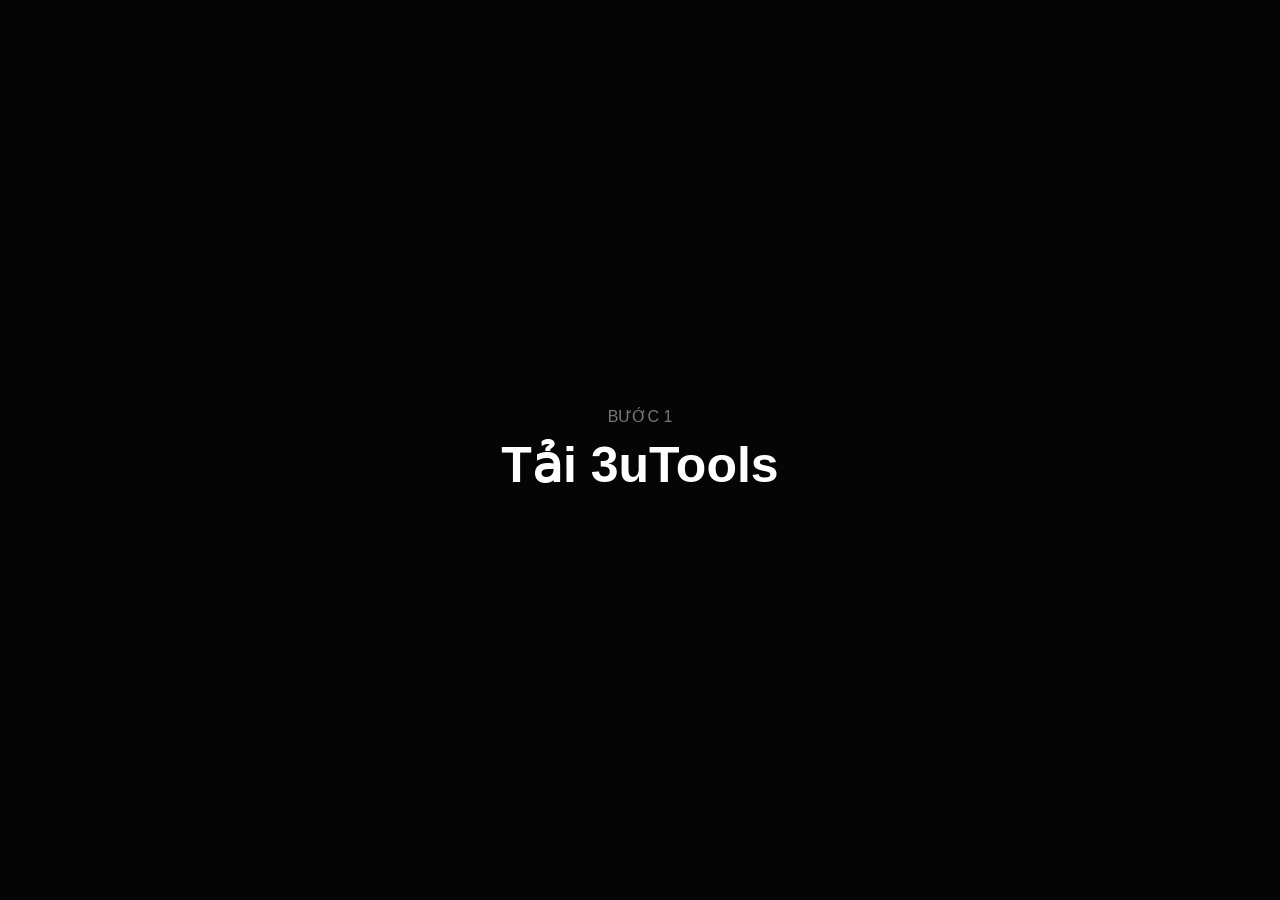
==== guide.html @ 7486c75e "Create guide.html" ====
<!DOCTYPE html>
<html lang="vi">

<head>
  <meta charset="UTF-8">

  <meta
    name="viewport"
    content="width=device-width, initial-scale=1.0"
  >

  <title>Hướng dẫn | Phước</title>

  <link rel="stylesheet" href="style.css">
</head>

<body>

  <div style="
    min-height:100vh;
    display:flex;
    align-items:center;
    justify-content:center;
    text-align:center;
  ">

    <div>

      <p style="color:#777;">
        BƯỚC 1
      </p>

      <h1 style="
        font-size:50px;
        margin-top:10px;
      ">
        Tải 3uTools
      </h1>

    </div>

  </div>

</body>

</html>
---- style.css ----
* {
  margin: 0;
  padding: 0;
  box-sizing: border-box;
}

html,
body {
  width: 100%;
  min-height: 100%;
}

body {
  font-family:
    -apple-system,
    BlinkMacSystemFont,
    "Segoe UI",
    Arial,
    sans-serif;

  background: #050505;
  color: #fff;
}


/* ==============================
   WELCOME PAGE
================================ */

.welcome-page {
  min-height: 100vh;

  background:
    radial-gradient(
      circle at 50% 25%,
      rgba(255, 205, 50, 0.08),
      transparent 30%
    ),
    #050505;
}


.welcome {
  width: 100%;
  min-height: 100vh;

  display: flex;
  align-items: center;
  justify-content: center;

  padding: 30px 20px;
}


.welcome-box {
  width: 100%;
  max-width: 720px;

  text-align: center;

  animation: welcomeShow .7s ease;
}


@keyframes welcomeShow {

  from {
    opacity: 0;
    transform: translateY(15px);
  }

  to {
    opacity: 1;
    transform: translateY(0);
  }

}


/* ICON */

.gold-icon {
  width: 80px;
  height: 80px;

  margin: 0 auto 28px;

  display: flex;
  align-items: center;
  justify-content: center;

  font-size: 34px;

  background: #111;

  border: 1px solid #292929;

  border-radius: 25px;

  box-shadow:
    0 20px 80px rgba(0, 0, 0, .7);
}


/* SMALL TITLE */

.welcome-small {
  margin-bottom: 18px;

  color: #777;

  font-size: 11px;
  font-weight: 700;

  letter-spacing: 4px;
}


/* MAIN TITLE */

.welcome h1 {
  max-width: 700px;

  margin: auto;

  font-size: clamp(
    39px,
    7vw,
    68px
  );

  line-height: 1.08;

  letter-spacing: -3px;

  font-weight: 800;
}


.welcome h1 span {
  display: block;

  margin: 5px 0;

  color: #f5c842;
}


/* WARNING */

.warning-box {
  max-width: 520px;

  margin:
    38px auto
    25px;

  padding: 17px 20px;

  display: flex;
  align-items: center;

  gap: 15px;

  text-align: left;

  background:
    rgba(255, 255, 255, .035);

  border:
    1px solid #292929;

  border-radius: 17px;
}


.warning-symbol {
  width: 38px;
  height: 38px;

  flex-shrink: 0;

  display: flex;
  align-items: center;
  justify-content: center;

  border-radius: 50%;

  background: #f5c842;

  color: #000;

  font-size: 19px;
  font-weight: 900;
}


.warning-box strong {
  font-size: 11px;

  letter-spacing: 2px;
}


.warning-box p {
  margin-top: 3px;

  color: #999;

  font-size: 14px;
}


/* START BUTTON */

.start-btn {
  width: 100%;
  max-width: 520px;

  margin: auto;

  padding: 18px 22px;

  display: flex;
  align-items: center;
  justify-content: space-between;

  background: #fff;
  color: #000;

  text-decoration: none;

  border-radius: 16px;

  font-size: 14px;
  font-weight: 850;

  transition:
    transform .2s ease,
    background .2s ease;
}


.start-btn:hover {
  transform: translateY(-2px);

  background: #f5c842;
}


.start-btn span:last-child {
  font-size: 20px;
}


/* CREDIT */

.copyright {
  margin-top: 25px;

  color: #444;

  font-size: 9px;

  letter-spacing: 2px;
}


/* MOBILE */

@media (max-width: 600px) {

  .welcome {
    padding: 25px 18px;
  }

  .gold-icon {
    width: 68px;
    height: 68px;

    font-size: 29px;

    border-radius: 21px;
  }

  .welcome h1 {
    letter-spacing: -2px;
  }

  .warning-box {
    margin-top: 30px;
  }

}
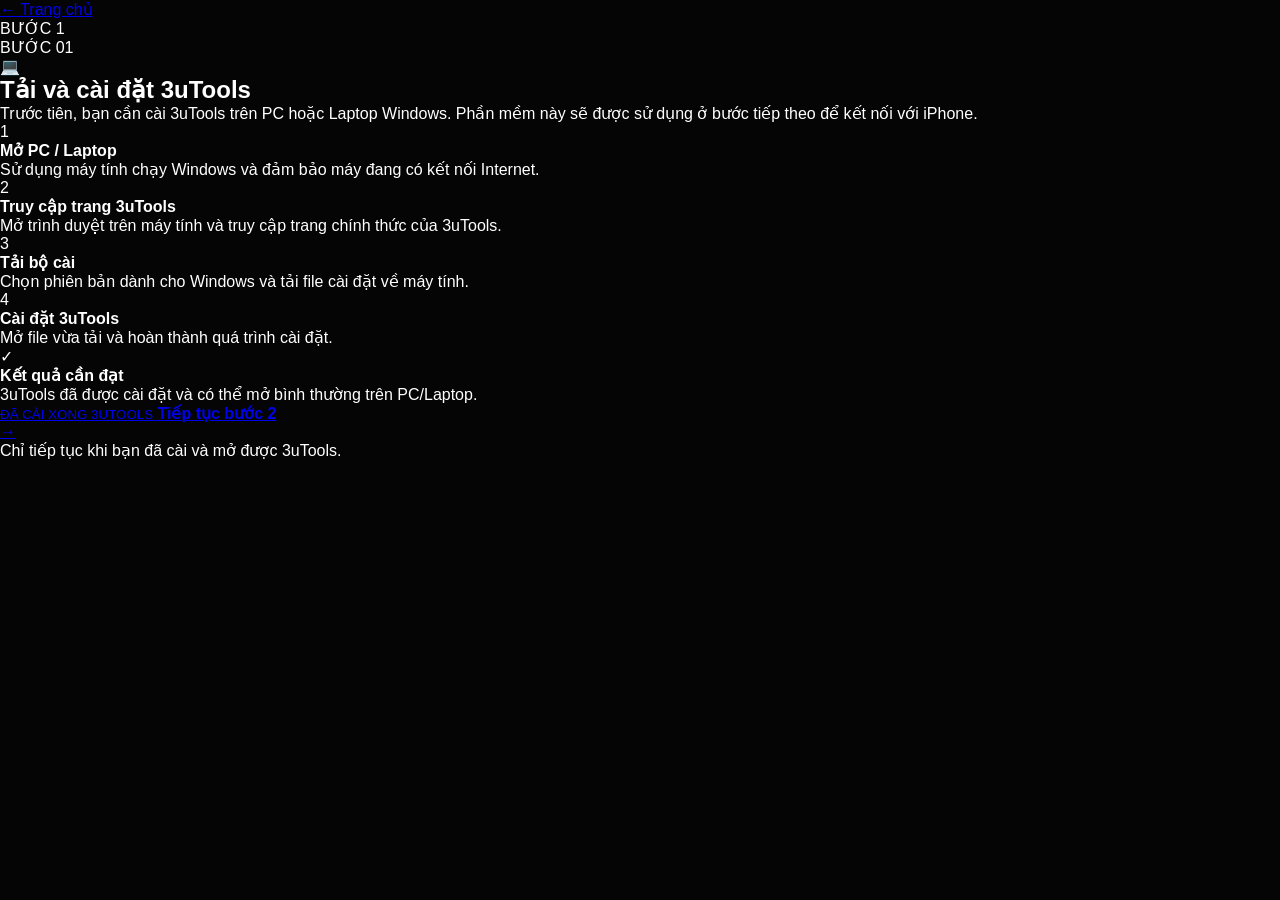
==== commit 12e54a70: "Update guide.html" ====
--- a/guide.html
+++ b/guide.html
@@ -1,46 +1,183 @@
 <!DOCTYPE html>
 <html lang="vi">
-
 <head>
   <meta charset="UTF-8">
+  <meta name="viewport" content="width=device-width, initial-scale=1.0">
+  <meta name="theme-color" content="#050505">
 
-  <meta
-    name="viewport"
-    content="width=device-width, initial-scale=1.0"
-  >
-
-  <title>Hướng dẫn | Phước</title>
+  <title>Bước 1 - Tải 3uTools | Phước</title>
 
   <link rel="stylesheet" href="style.css">
 </head>
 
-<body>
+<body class="guide-page">
 
-  <div style="
-    min-height:100vh;
-    display:flex;
-    align-items:center;
-    justify-content:center;
-    text-align:center;
-  ">
+  <main class="step-page">
 
-    <div>
+    <!-- THANH TIẾN TRÌNH -->
 
-      <p style="color:#777;">
+    <div class="step-header">
+
+      <a href="index.html" class="back-home">
+        ← Trang chủ
+      </a>
+
+      <div class="step-count">
         BƯỚC 1
-      </p>
-
-      <h1 style="
-        font-size:50px;
-        margin-top:10px;
-      ">
-        Tải 3uTools
-      </h1>
+      </div>
 
     </div>
 
-  </div>
+
+    <div class="step-progress-line">
+      <div class="step-progress-active"></div>
+    </div>
+
+
+    <!-- NỘI DUNG -->
+
+    <section class="step-main">
+
+      <div class="step-badge">
+        BƯỚC 01
+      </div>
+
+
+      <div class="step-big-icon">
+        💻
+      </div>
+
+
+      <h1>
+        Tải và cài đặt
+        <span>3uTools</span>
+      </h1>
+
+
+      <p class="step-intro">
+        Trước tiên, bạn cần cài 3uTools trên PC hoặc Laptop Windows.
+        Phần mềm này sẽ được sử dụng ở bước tiếp theo để kết nối với iPhone.
+      </p>
+
+
+      <!-- HƯỚNG DẪN NHỎ -->
+
+      <div class="mini-steps">
+
+        <div class="mini-step">
+
+          <div class="mini-number">
+            1
+          </div>
+
+          <div>
+            <strong>Mở PC / Laptop</strong>
+
+            <p>
+              Sử dụng máy tính chạy Windows và đảm bảo máy
+              đang có kết nối Internet.
+            </p>
+          </div>
+
+        </div>
+
+
+        <div class="mini-step">
+
+          <div class="mini-number">
+            2
+          </div>
+
+          <div>
+            <strong>Truy cập trang 3uTools</strong>
+
+            <p>
+              Mở trình duyệt trên máy tính và truy cập trang
+              chính thức của 3uTools.
+            </p>
+          </div>
+
+        </div>
+
+
+        <div class="mini-step">
+
+          <div class="mini-number">
+            3
+          </div>
+
+          <div>
+            <strong>Tải bộ cài</strong>
+
+            <p>
+              Chọn phiên bản dành cho Windows và tải file
+              cài đặt về máy tính.
+            </p>
+          </div>
+
+        </div>
+
+
+        <div class="mini-step">
+
+          <div class="mini-number">
+            4
+          </div>
+
+          <div>
+            <strong>Cài đặt 3uTools</strong>
+
+            <p>
+              Mở file vừa tải và hoàn thành quá trình cài đặt.
+            </p>
+          </div>
+
+        </div>
+
+      </div>
+
+
+      <!-- XÁC NHẬN -->
+
+      <div class="done-box">
+
+        <div class="done-icon">
+          ✓
+        </div>
+
+        <div>
+          <strong>Kết quả cần đạt</strong>
+
+          <p>
+            3uTools đã được cài đặt và có thể mở bình thường
+            trên PC/Laptop.
+          </p>
+        </div>
+
+      </div>
+
+
+      <!-- NÚT TIẾP -->
+
+      <a href="step2.html" class="continue-btn">
+
+        <div>
+          <small>ĐÃ CÀI XONG 3UTOOLS</small>
+          <strong>Tiếp tục bước 2</strong>
+        </div>
+
+        <span>→</span>
+
+      </a>
+
+
+      <p class="step-warning">
+        Chỉ tiếp tục khi bạn đã cài và mở được 3uTools.
+      </p>
+
+    </section>
+
+  </main>
 
 </body>
-
 </html>
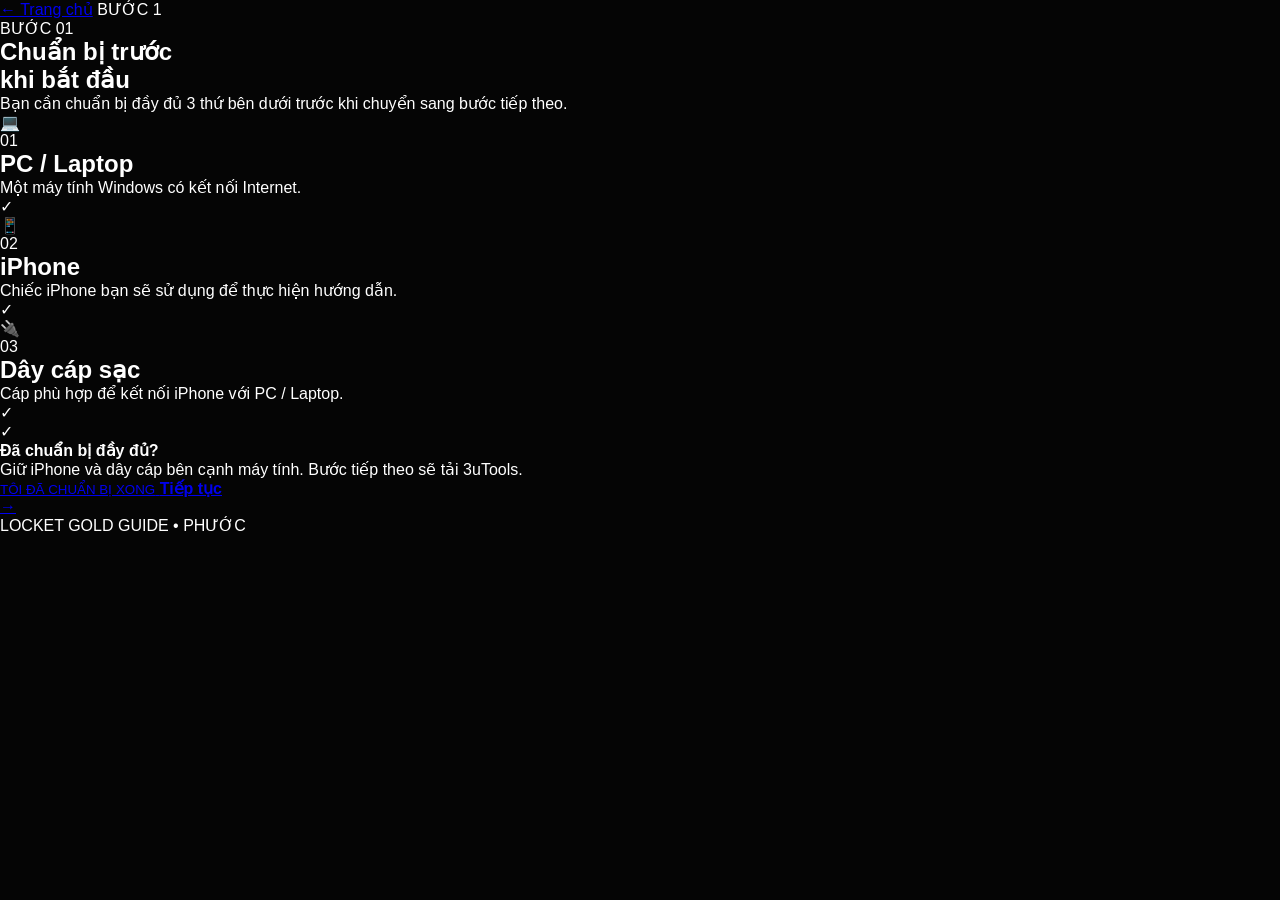
==== commit e5fd81d2: "Update guide.html" ====
--- a/guide.html
+++ b/guide.html
@@ -5,177 +5,173 @@
   <meta name="viewport" content="width=device-width, initial-scale=1.0">
   <meta name="theme-color" content="#050505">
 
-  <title>Bước 1 - Tải 3uTools | Phước</title>
+  <title>Bước 1 - Chuẩn bị | Phước</title>
 
-  <link rel="stylesheet" href="style.css">
+  <link rel="stylesheet" href="./style.css">
 </head>
 
-<body class="guide-page">
+<body class="prepare-page">
 
-  <main class="step-page">
+  <main class="prepare-container">
 
-    <!-- THANH TIẾN TRÌNH -->
+    <!-- TOP -->
 
-    <div class="step-header">
+    <div class="prepare-top">
+      <a href="./index.html">← Trang chủ</a>
+      <span>BƯỚC 1</span>
+    </div>
 
-      <a href="index.html" class="back-home">
-        ← Trang chủ
-      </a>
+    <div class="prepare-progress">
+      <div></div>
+    </div>
 
-      <div class="step-count">
-        BƯỚC 1
+
+    <!-- TITLE -->
+
+    <section class="prepare-heading">
+
+      <div class="prepare-label">
+        BƯỚC 01
+      </div>
+
+      <h1>
+        Chuẩn bị trước<br>
+        khi bắt đầu
+      </h1>
+
+      <p>
+        Bạn cần chuẩn bị đầy đủ 3 thứ bên dưới
+        trước khi chuyển sang bước tiếp theo.
+      </p>
+
+    </section>
+
+
+    <!-- ITEMS -->
+
+    <section class="prepare-items">
+
+
+      <!-- PC -->
+
+      <div class="prepare-item">
+
+        <div class="prepare-icon">
+          💻
+        </div>
+
+        <div class="prepare-text">
+
+          <span>01</span>
+
+          <h2>PC / Laptop</h2>
+
+          <p>
+            Một máy tính Windows có kết nối Internet.
+          </p>
+
+        </div>
+
+        <div class="prepare-check">
+          ✓
+        </div>
+
+      </div>
+
+
+      <!-- IPHONE -->
+
+      <div class="prepare-item">
+
+        <div class="prepare-icon">
+          📱
+        </div>
+
+        <div class="prepare-text">
+
+          <span>02</span>
+
+          <h2>iPhone</h2>
+
+          <p>
+            Chiếc iPhone bạn sẽ sử dụng để thực hiện hướng dẫn.
+          </p>
+
+        </div>
+
+        <div class="prepare-check">
+          ✓
+        </div>
+
+      </div>
+
+
+      <!-- CABLE -->
+
+      <div class="prepare-item">
+
+        <div class="prepare-icon">
+          🔌
+        </div>
+
+        <div class="prepare-text">
+
+          <span>03</span>
+
+          <h2>Dây cáp sạc</h2>
+
+          <p>
+            Cáp phù hợp để kết nối iPhone với PC / Laptop.
+          </p>
+
+        </div>
+
+        <div class="prepare-check">
+          ✓
+        </div>
+
+      </div>
+
+    </section>
+
+
+    <!-- READY -->
+
+    <div class="ready-box">
+
+      <div class="ready-icon">
+        ✓
+      </div>
+
+      <div>
+        <strong>Đã chuẩn bị đầy đủ?</strong>
+
+        <p>
+          Giữ iPhone và dây cáp bên cạnh máy tính.
+          Bước tiếp theo sẽ tải 3uTools.
+        </p>
       </div>
 
     </div>
 
 
-    <div class="step-progress-line">
-      <div class="step-progress-active"></div>
-    </div>
+    <!-- NEXT -->
+
+    <a href="./step2.html" class="prepare-next">
+
+      <div>
+        <small>TÔI ĐÃ CHUẨN BỊ XONG</small>
+        <strong>Tiếp tục</strong>
+      </div>
+
+      <span>→</span>
+
+    </a>
 
 
-    <!-- NỘI DUNG -->
-
-    <section class="step-main">
-
-      <div class="step-badge">
-        BƯỚC 01
-      </div>
-
-
-      <div class="step-big-icon">
-        💻
-      </div>
-
-
-      <h1>
-        Tải và cài đặt
-        <span>3uTools</span>
-      </h1>
-
-
-      <p class="step-intro">
-        Trước tiên, bạn cần cài 3uTools trên PC hoặc Laptop Windows.
-        Phần mềm này sẽ được sử dụng ở bước tiếp theo để kết nối với iPhone.
-      </p>
-
-
-      <!-- HƯỚNG DẪN NHỎ -->
-
-      <div class="mini-steps">
-
-        <div class="mini-step">
-
-          <div class="mini-number">
-            1
-          </div>
-
-          <div>
-            <strong>Mở PC / Laptop</strong>
-
-            <p>
-              Sử dụng máy tính chạy Windows và đảm bảo máy
-              đang có kết nối Internet.
-            </p>
-          </div>
-
-        </div>
-
-
-        <div class="mini-step">
-
-          <div class="mini-number">
-            2
-          </div>
-
-          <div>
-            <strong>Truy cập trang 3uTools</strong>
-
-            <p>
-              Mở trình duyệt trên máy tính và truy cập trang
-              chính thức của 3uTools.
-            </p>
-          </div>
-
-        </div>
-
-
-        <div class="mini-step">
-
-          <div class="mini-number">
-            3
-          </div>
-
-          <div>
-            <strong>Tải bộ cài</strong>
-
-            <p>
-              Chọn phiên bản dành cho Windows và tải file
-              cài đặt về máy tính.
-            </p>
-          </div>
-
-        </div>
-
-
-        <div class="mini-step">
-
-          <div class="mini-number">
-            4
-          </div>
-
-          <div>
-            <strong>Cài đặt 3uTools</strong>
-
-            <p>
-              Mở file vừa tải và hoàn thành quá trình cài đặt.
-            </p>
-          </div>
-
-        </div>
-
-      </div>
-
-
-      <!-- XÁC NHẬN -->
-
-      <div class="done-box">
-
-        <div class="done-icon">
-          ✓
-        </div>
-
-        <div>
-          <strong>Kết quả cần đạt</strong>
-
-          <p>
-            3uTools đã được cài đặt và có thể mở bình thường
-            trên PC/Laptop.
-          </p>
-        </div>
-
-      </div>
-
-
-      <!-- NÚT TIẾP -->
-
-      <a href="step2.html" class="continue-btn">
-
-        <div>
-          <small>ĐÃ CÀI XONG 3UTOOLS</small>
-          <strong>Tiếp tục bước 2</strong>
-        </div>
-
-        <span>→</span>
-
-      </a>
-
-
-      <p class="step-warning">
-        Chỉ tiếp tục khi bạn đã cài và mở được 3uTools.
-      </p>
-
-    </section>
+    <p class="prepare-bottom">
+      LOCKET GOLD GUIDE • PHƯỚC
+    </p>
 
   </main>
 
--- a/style.css
+++ b/style.css
@@ -292,3 +292,383 @@
   }
 
 }
+
+/* =====================================
+   GUIDE - STEP 1
+===================================== */
+
+.guide-page {
+  min-height: 100vh;
+
+  background:
+    radial-gradient(
+      circle at 50% 0%,
+      rgba(255, 200, 40, .06),
+      transparent 30%
+    ),
+    #050505;
+}
+
+
+.step-page {
+  width: 100%;
+  max-width: 720px;
+
+  margin: auto;
+
+  padding: 30px 20px 70px;
+}
+
+
+/* HEADER */
+
+.step-header {
+  display: flex;
+  align-items: center;
+  justify-content: space-between;
+
+  margin-bottom: 18px;
+}
+
+
+.back-home {
+  color: #777;
+
+  text-decoration: none;
+
+  font-size: 12px;
+
+  transition: .2s;
+}
+
+
+.back-home:hover {
+  color: white;
+}
+
+
+.step-count {
+  color: #666;
+
+  font-size: 10px;
+
+  font-weight: 700;
+
+  letter-spacing: 2px;
+}
+
+
+/* PROGRESS */
+
+.step-progress-line {
+  width: 100%;
+  height: 3px;
+
+  background: #191919;
+
+  border-radius: 10px;
+
+  overflow: hidden;
+}
+
+
+.step-progress-active {
+  width: 20%;
+  height: 100%;
+
+  background: #f5c842;
+
+  border-radius: 10px;
+}
+
+
+/* MAIN */
+
+.step-main {
+  padding-top: 70px;
+}
+
+
+.step-badge {
+  display: inline-block;
+
+  padding: 7px 11px;
+
+  margin-bottom: 25px;
+
+  border: 1px solid #292929;
+
+  border-radius: 20px;
+
+  color: #777;
+
+  font-size: 9px;
+
+  font-weight: 700;
+
+  letter-spacing: 2px;
+}
+
+
+.step-big-icon {
+  width: 70px;
+  height: 70px;
+
+  display: flex;
+  align-items: center;
+  justify-content: center;
+
+  margin-bottom: 25px;
+
+  background: #111;
+
+  border: 1px solid #292929;
+
+  border-radius: 22px;
+
+  font-size: 31px;
+}
+
+
+.step-main h1 {
+  max-width: 650px;
+
+  font-size: clamp(
+    42px,
+    8vw,
+    65px
+  );
+
+  line-height: 1;
+
+  letter-spacing: -3px;
+}
+
+
+.step-main h1 span {
+  color: #f5c842;
+}
+
+
+.step-intro {
+  max-width: 570px;
+
+  margin-top: 22px;
+
+  color: #888;
+
+  font-size: 15px;
+
+  line-height: 1.7;
+}
+
+
+/* MINI STEPS */
+
+.mini-steps {
+  margin-top: 45px;
+
+  border-top: 1px solid #202020;
+}
+
+
+.mini-step {
+  display: grid;
+
+  grid-template-columns: 42px 1fr;
+
+  gap: 16px;
+
+  padding: 22px 0;
+
+  border-bottom: 1px solid #202020;
+}
+
+
+.mini-number {
+  width: 34px;
+  height: 34px;
+
+  display: flex;
+  align-items: center;
+  justify-content: center;
+
+  border-radius: 50%;
+
+  background: #151515;
+
+  border: 1px solid #292929;
+
+  color: #aaa;
+
+  font-size: 12px;
+
+  font-weight: 700;
+}
+
+
+.mini-step strong {
+  font-size: 15px;
+}
+
+
+.mini-step p {
+  max-width: 520px;
+
+  margin-top: 5px;
+
+  color: #777;
+
+  font-size: 13px;
+
+  line-height: 1.6;
+}
+
+
+/* DONE */
+
+.done-box {
+  display: flex;
+
+  gap: 15px;
+
+  margin-top: 35px;
+
+  padding: 19px;
+
+  background:
+    rgba(245, 200, 66, .05);
+
+  border:
+    1px solid rgba(245, 200, 66, .18);
+
+  border-radius: 17px;
+}
+
+
+.done-icon {
+  width: 38px;
+  height: 38px;
+
+  flex-shrink: 0;
+
+  display: flex;
+  align-items: center;
+  justify-content: center;
+
+  background: #f5c842;
+
+  color: #000;
+
+  border-radius: 50%;
+
+  font-weight: 900;
+}
+
+
+.done-box strong {
+  font-size: 13px;
+}
+
+
+.done-box p {
+  margin-top: 3px;
+
+  color: #888;
+
+  font-size: 13px;
+
+  line-height: 1.5;
+}
+
+
+/* CONTINUE */
+
+.continue-btn {
+  width: 100%;
+
+  margin-top: 25px;
+
+  padding: 18px 20px;
+
+  display: flex;
+  align-items: center;
+  justify-content: space-between;
+
+  background: white;
+
+  color: black;
+
+  border-radius: 16px;
+
+  text-decoration: none;
+
+  transition: .2s;
+}
+
+
+.continue-btn:hover {
+  background: #f5c842;
+
+  transform: translateY(-2px);
+}
+
+
+.continue-btn small,
+.continue-btn strong {
+  display: block;
+}
+
+
+.continue-btn small {
+  margin-bottom: 2px;
+
+  opacity: .55;
+
+  font-size: 8px;
+
+  letter-spacing: 1.5px;
+}
+
+
+.continue-btn strong {
+  font-size: 15px;
+}
+
+
+.continue-btn > span {
+  font-size: 23px;
+}
+
+
+.step-warning {
+  margin-top: 15px;
+
+  text-align: center;
+
+  color: #555;
+
+  font-size: 11px;
+}
+
+
+/* MOBILE */
+
+@media (max-width: 600px) {
+
+  .step-page {
+    padding:
+      22px
+      18px
+      50px;
+  }
+
+  .step-main {
+    padding-top: 50px;
+  }
+
+  .step-main h1 {
+    letter-spacing: -2px;
+  }
+
+}
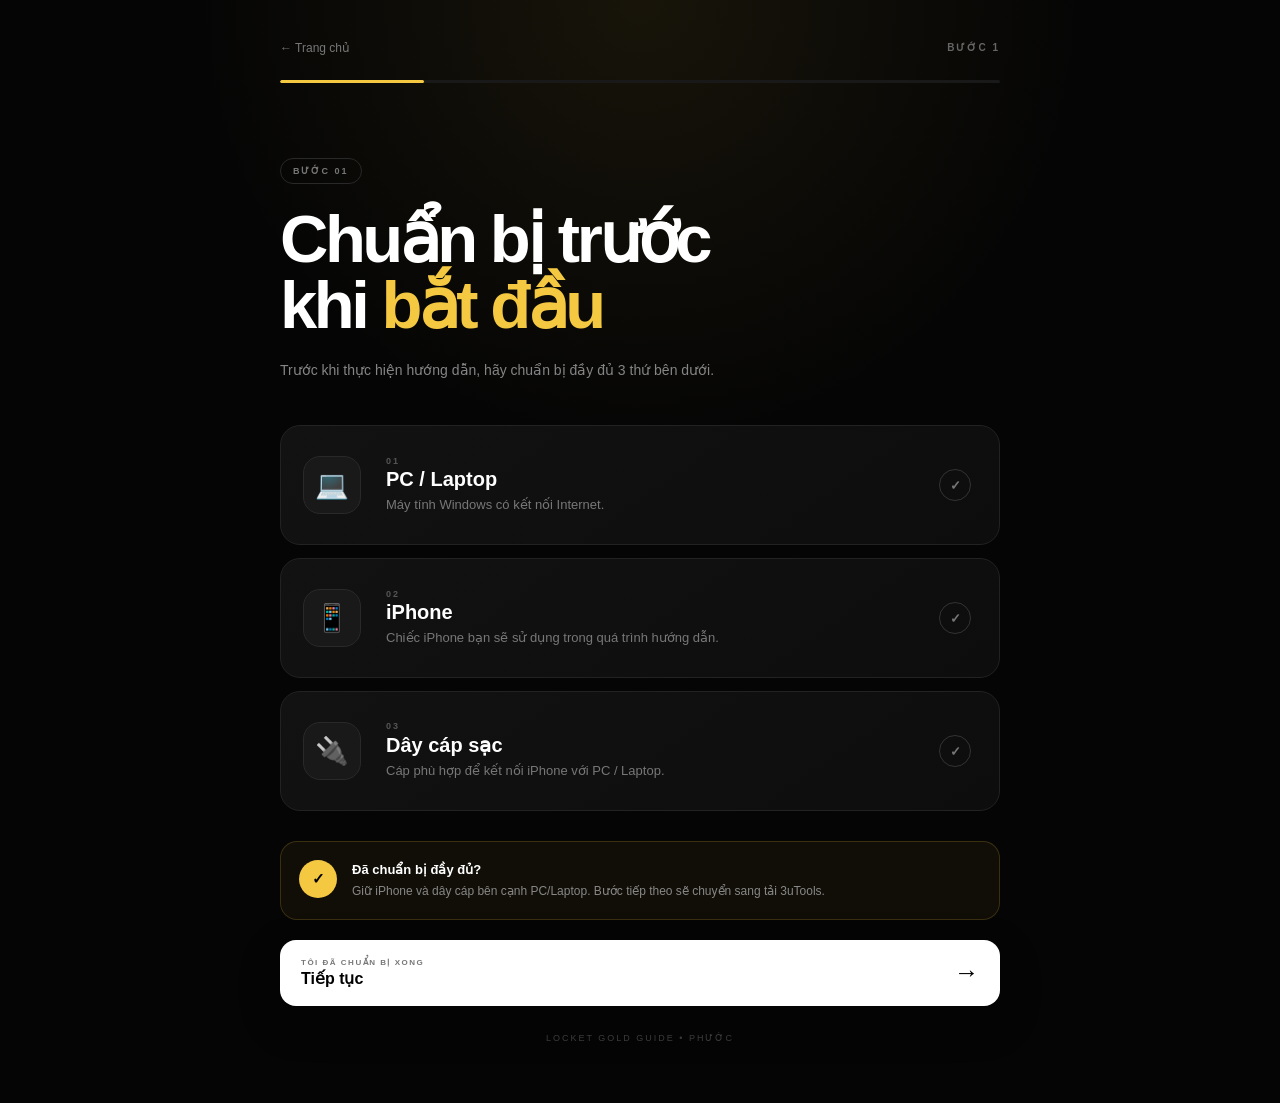
==== commit 06392799: "Update guide.html" ====
--- a/guide.html
+++ b/guide.html
@@ -1,179 +1,950 @@
 <!DOCTYPE html>
 <html lang="vi">
+
 <head>
   <meta charset="UTF-8">
-  <meta name="viewport" content="width=device-width, initial-scale=1.0">
+
+  <meta
+    name="viewport"
+    content="width=device-width, initial-scale=1.0"
+  >
+
   <meta name="theme-color" content="#050505">
 
   <title>Bước 1 - Chuẩn bị | Phước</title>
 
-  <link rel="stylesheet" href="./style.css">
+
+  <style>
+
+    /* ==============================
+       RESET
+    ============================== */
+
+    * {
+      margin: 0;
+      padding: 0;
+      box-sizing: border-box;
+    }
+
+    html,
+    body {
+      width: 100%;
+      min-height: 100%;
+    }
+
+    body {
+      font-family:
+        -apple-system,
+        BlinkMacSystemFont,
+        "Segoe UI",
+        Arial,
+        sans-serif;
+
+      background: #050505;
+      color: #fff;
+
+      -webkit-font-smoothing: antialiased;
+    }
+
+
+    /* ==============================
+       PAGE
+    ============================== */
+
+    .prepare-page {
+      min-height: 100vh;
+
+      background:
+        radial-gradient(
+          circle at 50% 0%,
+          rgba(245, 200, 66, 0.08),
+          transparent 35%
+        ),
+        #050505;
+    }
+
+
+    .prepare-container {
+      width: 100%;
+      max-width: 760px;
+
+      margin: 0 auto;
+
+      padding:
+        30px
+        20px
+        60px;
+    }
+
+
+    /* ==============================
+       HEADER
+    ============================== */
+
+    .prepare-top {
+      display: flex;
+
+      align-items: center;
+      justify-content: space-between;
+
+      min-height: 35px;
+    }
+
+
+    .prepare-top a {
+      display: inline-flex;
+
+      align-items: center;
+
+      color: #777;
+
+      font-size: 12px;
+
+      text-decoration: none;
+
+      transition: color .2s ease;
+    }
+
+
+    .prepare-top a:hover {
+      color: #fff;
+    }
+
+
+    .prepare-top span {
+      color: #666;
+
+      font-size: 10px;
+
+      font-weight: 700;
+
+      letter-spacing: 2px;
+    }
+
+
+    /* ==============================
+       PROGRESS
+    ============================== */
+
+    .prepare-progress {
+      width: 100%;
+      height: 3px;
+
+      margin-top: 15px;
+
+      overflow: hidden;
+
+      background: #191919;
+
+      border-radius: 50px;
+    }
+
+
+    .prepare-progress div {
+      width: 20%;
+      height: 100%;
+
+      background: #f5c842;
+
+      border-radius: 50px;
+    }
+
+
+    /* ==============================
+       TITLE
+    ============================== */
+
+    .prepare-heading {
+      padding:
+        75px
+        0
+        42px;
+    }
+
+
+    .prepare-label {
+      display: inline-flex;
+
+      align-items: center;
+
+      margin-bottom: 22px;
+
+      padding:
+        7px
+        12px;
+
+      border:
+        1px solid #292929;
+
+      border-radius: 50px;
+
+      color: #777;
+
+      font-size: 9px;
+
+      font-weight: 700;
+
+      letter-spacing: 2px;
+    }
+
+
+    .prepare-heading h1 {
+      max-width: 620px;
+
+      font-size:
+        clamp(
+          44px,
+          8vw,
+          67px
+        );
+
+      line-height: .98;
+
+      letter-spacing: -3.5px;
+
+      font-weight: 800;
+    }
+
+
+    .prepare-heading h1 span {
+      color: #f5c842;
+    }
+
+
+    .prepare-heading p {
+      max-width: 520px;
+
+      margin-top: 22px;
+
+      color: #858585;
+
+      font-size: 14px;
+
+      line-height: 1.7;
+    }
+
+
+    /* ==============================
+       PREPARE LIST
+    ============================== */
+
+    .prepare-items {
+      display: grid;
+
+      gap: 13px;
+    }
+
+
+    .prepare-item {
+      position: relative;
+
+      width: 100%;
+
+      min-height: 120px;
+
+      display: grid;
+
+      grid-template-columns:
+        65px
+        1fr
+        38px;
+
+      align-items: center;
+
+      gap: 18px;
+
+      padding: 22px;
+
+      overflow: hidden;
+
+      background:
+        linear-gradient(
+          145deg,
+          #121212,
+          #0d0d0d
+        );
+
+      border:
+        1px solid #222;
+
+      border-radius: 20px;
+
+      transition:
+        transform .2s ease,
+        border-color .2s ease;
+    }
+
+
+    .prepare-item:hover {
+      transform:
+        translateY(-2px);
+
+      border-color: #383838;
+    }
+
+
+    /* ICON */
+
+    .prepare-icon {
+      width: 58px;
+      height: 58px;
+
+      display: flex;
+
+      align-items: center;
+      justify-content: center;
+
+      background: #191919;
+
+      border:
+        1px solid #292929;
+
+      border-radius: 17px;
+
+      font-size: 27px;
+    }
+
+
+    /* TEXT */
+
+    .prepare-text > span {
+      display: block;
+
+      margin-bottom: 2px;
+
+      color: #555;
+
+      font-size: 9px;
+
+      font-weight: 700;
+
+      letter-spacing: 2px;
+    }
+
+
+    .prepare-text h2 {
+      color: #fff;
+
+      font-size: 20px;
+
+      font-weight: 750;
+    }
+
+
+    .prepare-text p {
+      margin-top: 4px;
+
+      color: #777;
+
+      font-size: 13px;
+
+      line-height: 1.5;
+    }
+
+
+    /* CHECK */
+
+    .prepare-check {
+      width: 32px;
+      height: 32px;
+
+      display: flex;
+
+      align-items: center;
+      justify-content: center;
+
+      border:
+        1px solid #333;
+
+      border-radius: 50%;
+
+      color: #777;
+
+      font-size: 13px;
+
+      font-weight: 800;
+    }
+
+
+    /* ==============================
+       READY BOX
+    ============================== */
+
+    .ready-box {
+      display: flex;
+
+      align-items: flex-start;
+
+      gap: 15px;
+
+      margin-top: 30px;
+
+      padding: 18px;
+
+      background:
+        rgba(
+          245,
+          200,
+          66,
+          .05
+        );
+
+      border:
+        1px solid
+        rgba(
+          245,
+          200,
+          66,
+          .18
+        );
+
+      border-radius: 17px;
+    }
+
+
+    .ready-icon {
+      width: 38px;
+      height: 38px;
+
+      flex-shrink: 0;
+
+      display: flex;
+
+      align-items: center;
+      justify-content: center;
+
+      background: #f5c842;
+
+      color: #000;
+
+      border-radius: 50%;
+
+      font-size: 15px;
+
+      font-weight: 900;
+    }
+
+
+    .ready-box strong {
+      color: #fff;
+
+      font-size: 13px;
+    }
+
+
+    .ready-box p {
+      margin-top: 4px;
+
+      color: #888;
+
+      font-size: 12px;
+
+      line-height: 1.55;
+    }
+
+
+    /* ==============================
+       NEXT BUTTON
+    ============================== */
+
+    .prepare-next {
+      width: 100%;
+
+      display: flex;
+
+      align-items: center;
+      justify-content: space-between;
+
+      margin-top: 20px;
+
+      padding:
+        18px
+        21px;
+
+      background: #fff;
+
+      color: #000;
+
+      border-radius: 16px;
+
+      text-decoration: none;
+
+      box-shadow:
+        0 15px 40px
+        rgba(
+          0,
+          0,
+          0,
+          .25
+        );
+
+      transition:
+        background .2s ease,
+        transform .2s ease;
+    }
+
+
+    .prepare-next:hover {
+      background: #f5c842;
+
+      transform:
+        translateY(-2px);
+    }
+
+
+    .prepare-next small,
+    .prepare-next strong {
+      display: block;
+    }
+
+
+    .prepare-next small {
+      margin-bottom: 2px;
+
+      color: #777;
+
+      font-size: 8px;
+
+      font-weight: 700;
+
+      letter-spacing: 1.5px;
+    }
+
+
+    .prepare-next strong {
+      color: #000;
+
+      font-size: 16px;
+
+      font-weight: 800;
+    }
+
+
+    .prepare-next > span {
+      color: #000;
+
+      font-size: 25px;
+
+      font-weight: 700;
+    }
+
+
+    /* ==============================
+       FOOTER
+    ============================== */
+
+    .prepare-bottom {
+      margin-top: 27px;
+
+      text-align: center;
+
+      color: #3f3f3f;
+
+      font-size: 9px;
+
+      letter-spacing: 2px;
+    }
+
+
+    /* ==============================
+       ANIMATION
+    ============================== */
+
+    .prepare-heading,
+    .prepare-items,
+    .ready-box,
+    .prepare-next {
+
+      animation:
+        showContent
+        .55s
+        ease
+        both;
+    }
+
+
+    .prepare-items {
+      animation-delay: .05s;
+    }
+
+
+    .ready-box {
+      animation-delay: .1s;
+    }
+
+
+    .prepare-next {
+      animation-delay: .15s;
+    }
+
+
+    @keyframes showContent {
+
+      from {
+        opacity: 0;
+
+        transform:
+          translateY(10px);
+      }
+
+      to {
+        opacity: 1;
+
+        transform:
+          translateY(0);
+      }
+
+    }
+
+
+    /* ==============================
+       MOBILE
+    ============================== */
+
+    @media (max-width: 600px) {
+
+      .prepare-container {
+        padding:
+          22px
+          17px
+          45px;
+      }
+
+
+      .prepare-heading {
+        padding:
+          55px
+          0
+          32px;
+      }
+
+
+      .prepare-heading h1 {
+        font-size: 45px;
+
+        letter-spacing: -2.5px;
+      }
+
+
+      .prepare-heading p {
+        font-size: 13px;
+      }
+
+
+      .prepare-item {
+        min-height: 105px;
+
+        grid-template-columns:
+          52px
+          1fr
+          28px;
+
+        gap: 13px;
+
+        padding: 17px;
+      }
+
+
+      .prepare-icon {
+        width: 50px;
+        height: 50px;
+
+        border-radius: 15px;
+
+        font-size: 23px;
+      }
+
+
+      .prepare-text h2 {
+        font-size: 17px;
+      }
+
+
+      .prepare-text p {
+        font-size: 12px;
+      }
+
+
+      .prepare-check {
+        width: 27px;
+        height: 27px;
+
+        font-size: 11px;
+      }
+
+
+      .ready-box {
+        padding: 16px;
+      }
+
+
+      .prepare-next {
+        padding:
+          17px
+          18px;
+      }
+
+    }
+
+  </style>
+
 </head>
 
+
 <body class="prepare-page">
 
+
   <main class="prepare-container">
 
-    <!-- TOP -->
-
-    <div class="prepare-top">
-      <a href="./index.html">← Trang chủ</a>
-      <span>BƯỚC 1</span>
+
+    <!-- ==========================
+         TOP
+    =========================== -->
+
+    <header class="prepare-top">
+
+      <a href="./index.html">
+        ← Trang chủ
+      </a>
+
+      <span>
+        BƯỚC 1
+      </span>
+
+    </header>
+
+
+    <div class="prepare-progress">
+
+      <div></div>
+
     </div>
 
-    <div class="prepare-progress">
-      <div></div>
-    </div>
-
-
-    <!-- TITLE -->
+
+
+    <!-- ==========================
+         HEADING
+    =========================== -->
 
     <section class="prepare-heading">
+
 
       <div class="prepare-label">
         BƯỚC 01
       </div>
 
+
       <h1>
         Chuẩn bị trước<br>
-        khi bắt đầu
+        khi <span>bắt đầu</span>
       </h1>
 
+
       <p>
-        Bạn cần chuẩn bị đầy đủ 3 thứ bên dưới
-        trước khi chuyển sang bước tiếp theo.
+        Trước khi thực hiện hướng dẫn,
+        hãy chuẩn bị đầy đủ 3 thứ bên dưới.
       </p>
 
+
     </section>
 
 
-    <!-- ITEMS -->
+
+    <!-- ==========================
+         ITEMS
+    =========================== -->
 
     <section class="prepare-items">
 
 
-      <!-- PC -->
-
-      <div class="prepare-item">
+      <!-- PC / LAPTOP -->
+
+      <article class="prepare-item">
+
 
         <div class="prepare-icon">
           💻
         </div>
 
+
         <div class="prepare-text">
 
-          <span>01</span>
-
-          <h2>PC / Laptop</h2>
+          <span>
+            01
+          </span>
+
+          <h2>
+            PC / Laptop
+          </h2>
 
           <p>
-            Một máy tính Windows có kết nối Internet.
+            Máy tính Windows có kết nối Internet.
           </p>
 
         </div>
+
 
         <div class="prepare-check">
           ✓
         </div>
 
-      </div>
+
+      </article>
+
 
 
       <!-- IPHONE -->
 
-      <div class="prepare-item">
+      <article class="prepare-item">
+
 
         <div class="prepare-icon">
           📱
         </div>
 
+
         <div class="prepare-text">
 
-          <span>02</span>
-
-          <h2>iPhone</h2>
+          <span>
+            02
+          </span>
+
+          <h2>
+            iPhone
+          </h2>
 
           <p>
-            Chiếc iPhone bạn sẽ sử dụng để thực hiện hướng dẫn.
+            Chiếc iPhone bạn sẽ sử dụng
+            trong quá trình hướng dẫn.
           </p>
 
         </div>
+
 
         <div class="prepare-check">
           ✓
         </div>
 
-      </div>
+
+      </article>
+
 
 
       <!-- CABLE -->
 
-      <div class="prepare-item">
+      <article class="prepare-item">
+
 
         <div class="prepare-icon">
           🔌
         </div>
 
+
         <div class="prepare-text">
 
-          <span>03</span>
-
-          <h2>Dây cáp sạc</h2>
+          <span>
+            03
+          </span>
+
+          <h2>
+            Dây cáp sạc
+          </h2>
 
           <p>
-            Cáp phù hợp để kết nối iPhone với PC / Laptop.
+            Cáp phù hợp để kết nối
+            iPhone với PC / Laptop.
           </p>
 
         </div>
+
 
         <div class="prepare-check">
           ✓
         </div>
 
-      </div>
+
+      </article>
+
 
     </section>
 
 
-    <!-- READY -->
-
-    <div class="ready-box">
+
+    <!-- ==========================
+         READY
+    =========================== -->
+
+    <section class="ready-box">
+
 
       <div class="ready-icon">
         ✓
       </div>
 
+
       <div>
-        <strong>Đã chuẩn bị đầy đủ?</strong>
+
+        <strong>
+          Đã chuẩn bị đầy đủ?
+        </strong>
 
         <p>
-          Giữ iPhone và dây cáp bên cạnh máy tính.
-          Bước tiếp theo sẽ tải 3uTools.
+          Giữ iPhone và dây cáp bên cạnh
+          PC/Laptop. Bước tiếp theo sẽ
+          chuyển sang tải 3uTools.
         </p>
+
       </div>
 
-    </div>
-
-
-    <!-- NEXT -->
-
-    <a href="./step2.html" class="prepare-next">
+
+    </section>
+
+
+
+    <!-- ==========================
+         NEXT
+    =========================== -->
+
+    <a
+      href="./step2.html"
+      class="prepare-next"
+    >
+
 
       <div>
-        <small>TÔI ĐÃ CHUẨN BỊ XONG</small>
-        <strong>Tiếp tục</strong>
+
+        <small>
+          TÔI ĐÃ CHUẨN BỊ XONG
+        </small>
+
+        <strong>
+          Tiếp tục
+        </strong>
+
       </div>
 
-      <span>→</span>
+
+      <span>
+        →
+      </span>
+
 
     </a>
 
+
+
+    <!-- ==========================
+         FOOTER
+    =========================== -->
 
     <p class="prepare-bottom">
       LOCKET GOLD GUIDE • PHƯỚC
     </p>
 
+
   </main>
 
+
 </body>
+
 </html>
